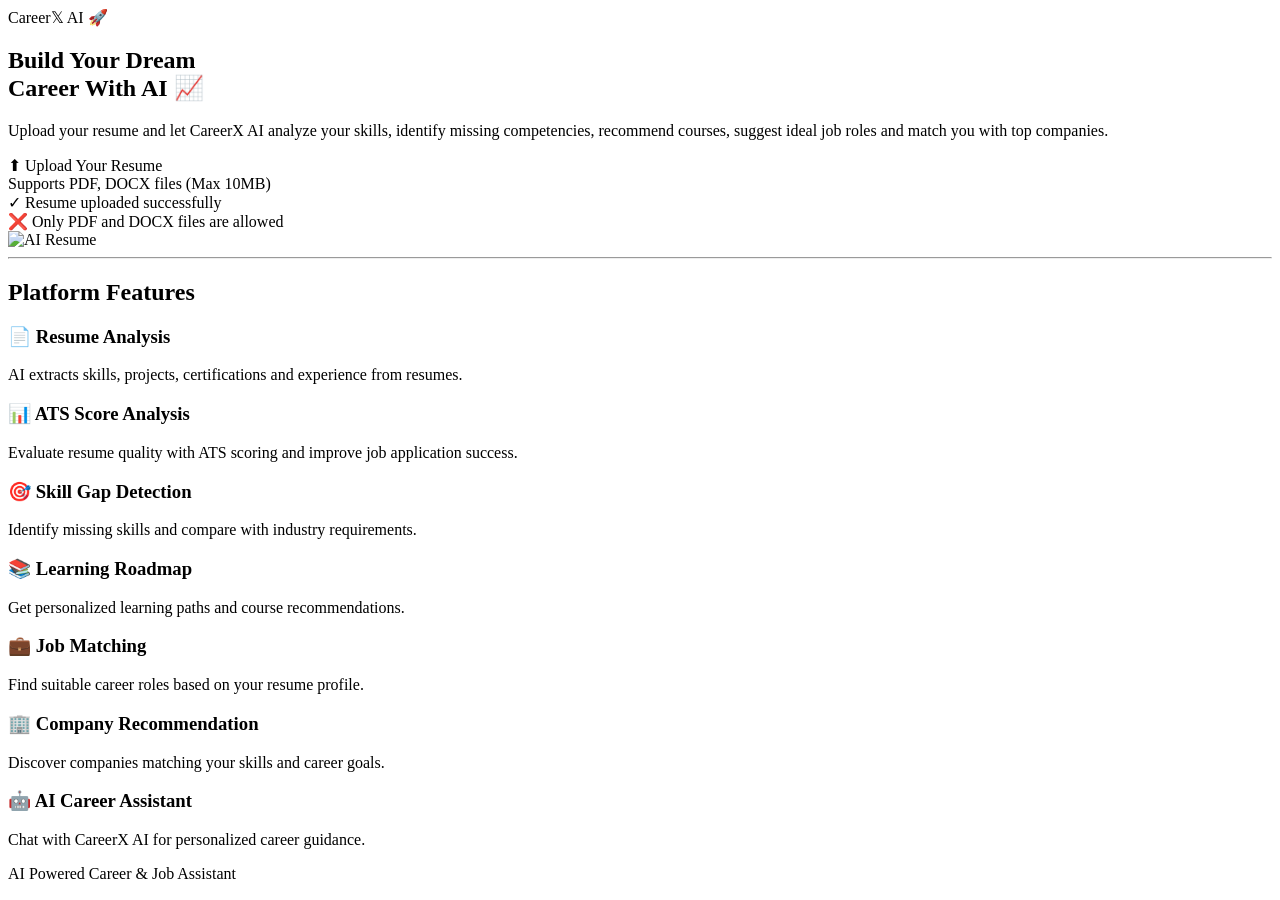
==== index.html @ a00657a5 "finale commit" ====
<!DOCTYPE html>
<html lang="en">
<head>
<meta charset="UTF-8">
<meta name="viewport" content="width=device-width, initial-scale=1.0">
<title>CareerX AI</title>
<link rel="stylesheet" href="../css/index.css">
</head>

<body>

<nav class="navbar">
<div class="logo">
Career<span class="highlight">𝕏</span> AI 🚀
</div>
</nav>

<section class="hero">

<div class="hero-text">

<h1>
Build Your <span class="highlight">Dream</span><br>
<span class="highlight">Career</span> With AI 📈
</h1>

<p>
Upload your resume and let CareerX AI analyze your skills,
identify missing competencies, recommend courses,
suggest ideal job roles and match you with top companies.
</p>

<label for="resumeUpload" class="upload-btn">
⬆ Upload Your Resume
</label>

<input type="file" id="resumeUpload" accept=".pdf,.docx" hidden>

<div class="file-info">
Supports PDF, DOCX files (Max 10MB)
</div>

<div class="success" id="successMsg">
✓ Resume uploaded successfully
</div>

<div class="error" id="errorMsg">
❌ Only PDF and DOCX files are allowed
</div>

</div>

<div class="hero-image">
<img src="https://external-preview.redd.it/the-role-of-ai-in-resume-writing-enhancing-your-resume-with-v0-VebR2at18XF_H9h1y8VwevijsdPD8Y4lbS7Xl3g9mT8.jpg?auto=webp&s=4a3dd167ccd5201c7ebdce81c862032f5b12817c" alt="AI Resume">
</div>

</section>

<hr>

<section class="features">

<h2 class="section-title">Platform Features</h2>

<div class="feature-grid">

<div class="card">
<h3>📄 Resume Analysis</h3>
<p>AI extracts skills, projects, certifications and experience from resumes.</p>
</div>

<div class="card">
<h3>📊 ATS Score Analysis</h3>
<p>Evaluate resume quality with ATS scoring and improve job application success.</p>
</div>

<div class="card">
<h3>🎯 Skill Gap Detection</h3>
<p>Identify missing skills and compare with industry requirements.</p>
</div>

<div class="card">
<h3>📚 Learning Roadmap</h3>
<p>Get personalized learning paths and course recommendations.</p>
</div>

<div class="card">
<h3>💼 Job Matching</h3>
<p>Find suitable career roles based on your resume profile.</p>
</div>

<div class="card">
<h3>🏢 Company Recommendation</h3>
<p>Discover companies matching your skills and career goals.</p>
</div>

<div class="card">
<h3>🤖 AI Career Assistant</h3>
<p>Chat with CareerX AI for personalized career guidance.</p>
</div>

</div>

</section>

<section class="cta-section">





</section>

<footer>
AI Powered Career & Job Assistant

</footer>

<div id="result"></div>

<script src="../js/index.js"></script>

</body>
</html>
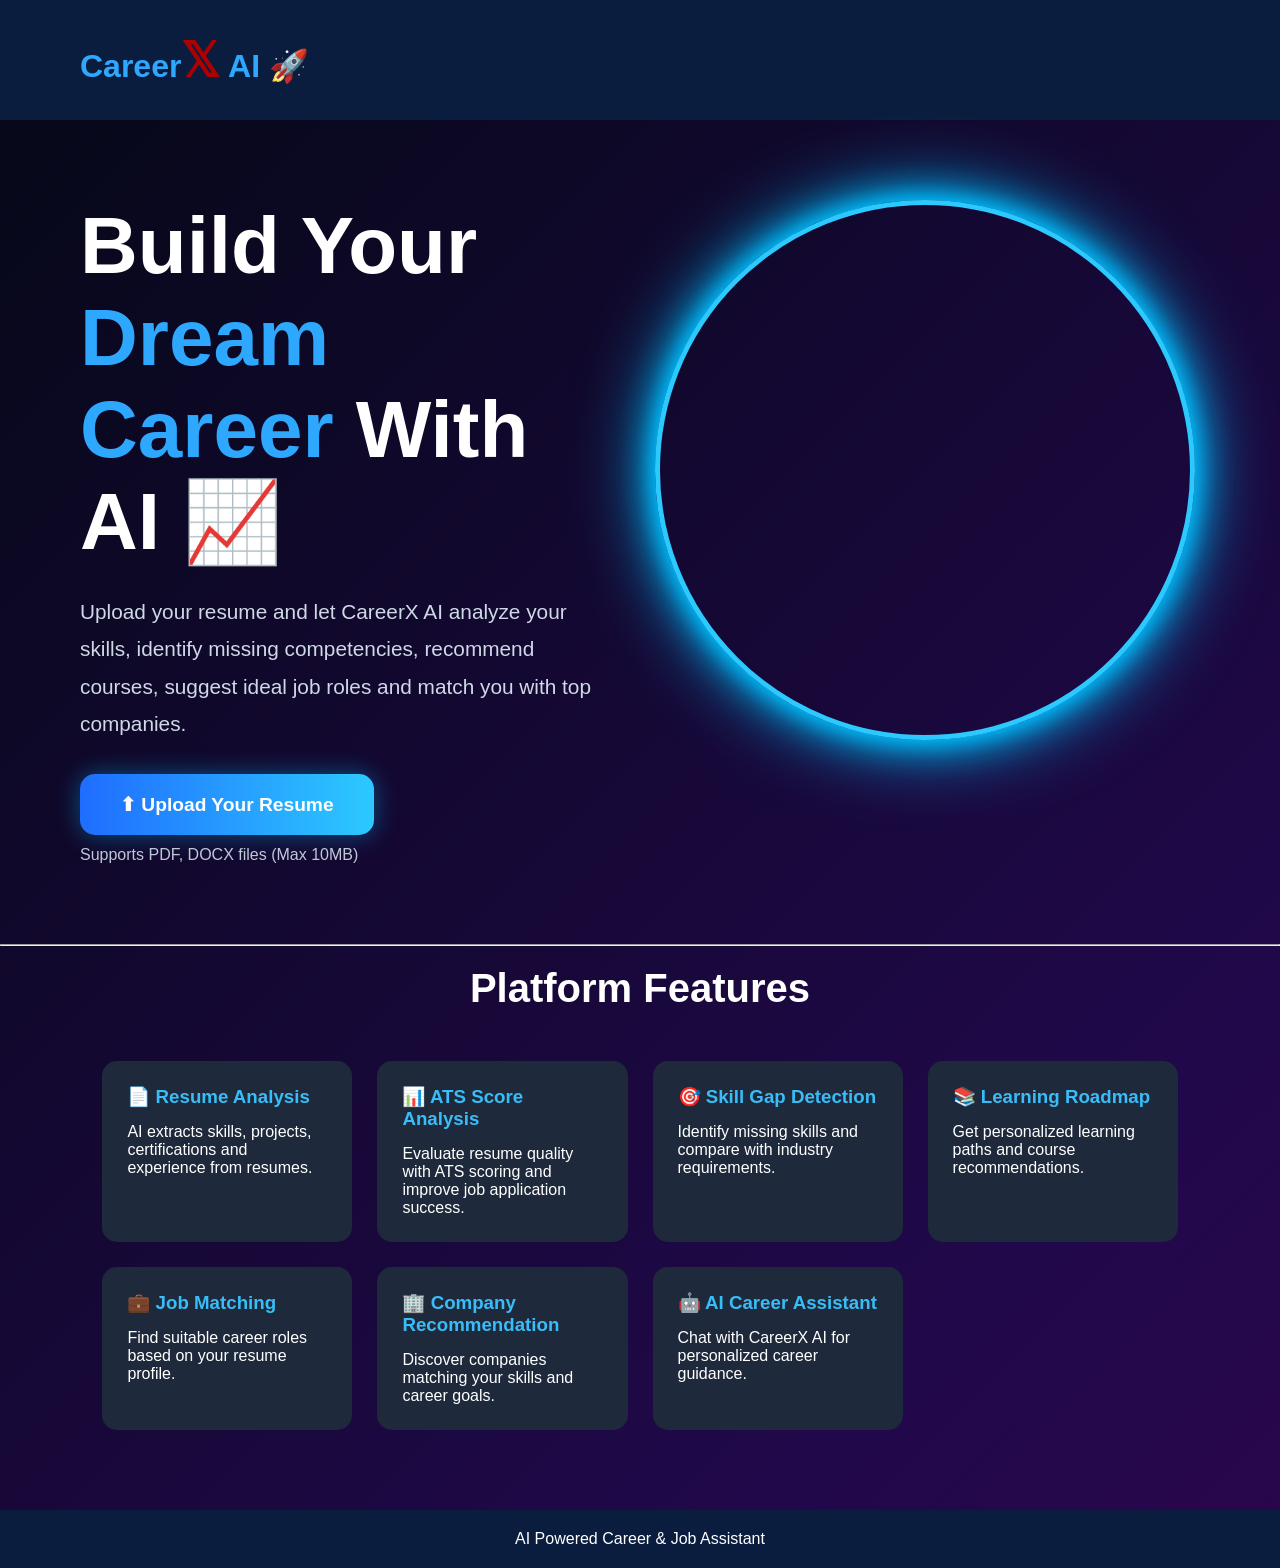
==== commit cd19fd5d: "Update index.html" ====
--- a/index.html
+++ b/index.html
@@ -4,7 +4,7 @@
 <meta charset="UTF-8">
 <meta name="viewport" content="width=device-width, initial-scale=1.0">
 <title>CareerX AI</title>
-<link rel="stylesheet" href="../css/index.css">
+<link rel="stylesheet" href="index.css">
 </head>
 
 <body>
@@ -121,4 +121,4 @@
 <script src="../js/index.js"></script>
 
 </body>
-</html>+</html>
--- a/index.css
+++ b/index.css
@@ -0,0 +1,249 @@
+
+
+*{
+margin:0;
+padding:0;
+box-sizing:border-box;
+font-family:'Poppins',sans-serif;
+}
+
+body{
+
+    min-height:100vh;
+    color:white;
+    overflow-x:hidden;
+
+    background:linear-gradient(
+        -45deg,
+        #050816,
+        #0f172a,
+        #030a1d,
+        #440152,
+        #21084b,
+        #050816
+    );
+
+    background-size:400% 400%;
+    animation:gradientShift 5s ease infinite;
+}
+
+@keyframes gradientShift{
+
+    0%{
+        background-position:0% 50%;
+    }
+
+    50%{
+        background-position:100% 50%;
+    }
+
+    100%{
+        background-position:0% 50%;
+    }
+}
+
+.navbar{
+display:flex;
+justify-content:space-between;
+align-items:center;
+padding:30px 80px;
+background-color: #0b1d3f;
+height: 120px;
+}
+
+.logo{
+font-size:2rem;
+font-weight:700;
+color:#2ea8ff;
+.highlight{
+    color: #ac0101;
+    font-size: 3rem;
+
+
+    
+    
+    
+}
+}
+.highlight{
+    color: #ff6b6b;
+}
+
+.nav-links a{
+color:white;
+text-decoration:none;
+font-size:1.1rem;
+font-weight:500;
+transition:.3s;
+}
+
+.nav-links a:hover{
+color:#2ea8ff;
+}
+
+.hero{
+display:flex;
+justify-content:space-between;
+align-items:flex-start;
+padding:80px 80px;
+gap:50px;
+}
+
+.hero-text{
+flex:1;
+max-width:700px;
+}
+
+.hero-text h1{
+font-size:5rem;
+font-weight:800;
+line-height:1.15;
+}
+
+.highlight{
+color:#2ea8ff;
+}
+
+.hero-text p{
+margin-top:25px;
+margin-bottom: 50px;
+font-size:1.3rem;
+line-height:1.8;
+color:#cfd8e6;
+max-width:900px;
+}
+
+.upload-btn{
+margin-top:80px;
+background:linear-gradient(90deg,#1f6dff,#2cc9ff);
+border:none;
+padding:20px 40px;
+border-radius:15px;
+color:white;
+font-size:1.2rem;
+font-weight:600;
+cursor:pointer;
+transition:.3s;
+box-shadow:0 0 25px rgba(0,191,255,.4);
+}
+
+.upload-btn:hover{
+transform:translateY(-3px);
+}
+
+.file-info{
+margin-top:30px;
+font-size:1rem;
+color:#bfc8d8;
+}
+
+.hero-image{
+flex:0 0 550px;
+display:flex;
+justify-content:center;
+align-items:flex-start;
+}
+
+.hero-image img{
+width:540px;
+height:540px;
+object-fit:cover;
+border-radius:50%;
+border:5px solid #2cc9ff;
+
+box-shadow:
+0 0 20px #00bfff,
+0 0 40px #00bfff,
+0 0 80px #00bfff;
+
+animation:glow 2s infinite alternate;
+}
+
+@keyframes glow{
+
+from{
+box-shadow:
+0 0 20px #00bfff,
+0 0 40px #00bfff,
+0 0 40px #00bfff;
+}
+
+}
+
+input[type=file]{
+display:none;
+}
+
+.error{
+display:none;
+margin-top:15px;
+color:#ff6b6b;
+font-weight:500;
+}
+
+.success{
+display:none;
+margin-top:15px;
+color:#00ff88;
+font-weight:500;
+}
+
+@media(max-width:1200px){
+
+.hero{
+flex-direction:column;
+align-items:center;
+text-align:center;
+}
+
+.hero-text h1{
+font-size:4rem;
+}
+
+.hero-image img{
+width:420px;
+height:420px;
+}
+
+}
+
+/* Features */
+.features{
+    padding:20px 8%;
+}
+
+.section-title{
+    text-align:center;
+    font-size:40px;
+    margin-bottom:50px;
+}
+
+.feature-grid{
+    display:grid;
+    grid-template-columns:repeat(auto-fit,minmax(250px,1fr));
+    gap:25px;
+}
+
+.card{
+    background:#1e293b;
+    padding:25px;
+    border-radius:15px;
+    transition:.4s;
+}
+
+.card:hover{
+    transform:translateY(-10px);
+}
+
+.card h3{
+    margin-bottom:15px;
+    color:#38bdf8;
+}
+
+
+footer{
+    text-align:center;
+    padding:20px;
+    background-color: #0b1d3f;
+    margin-top:60px;
+}
